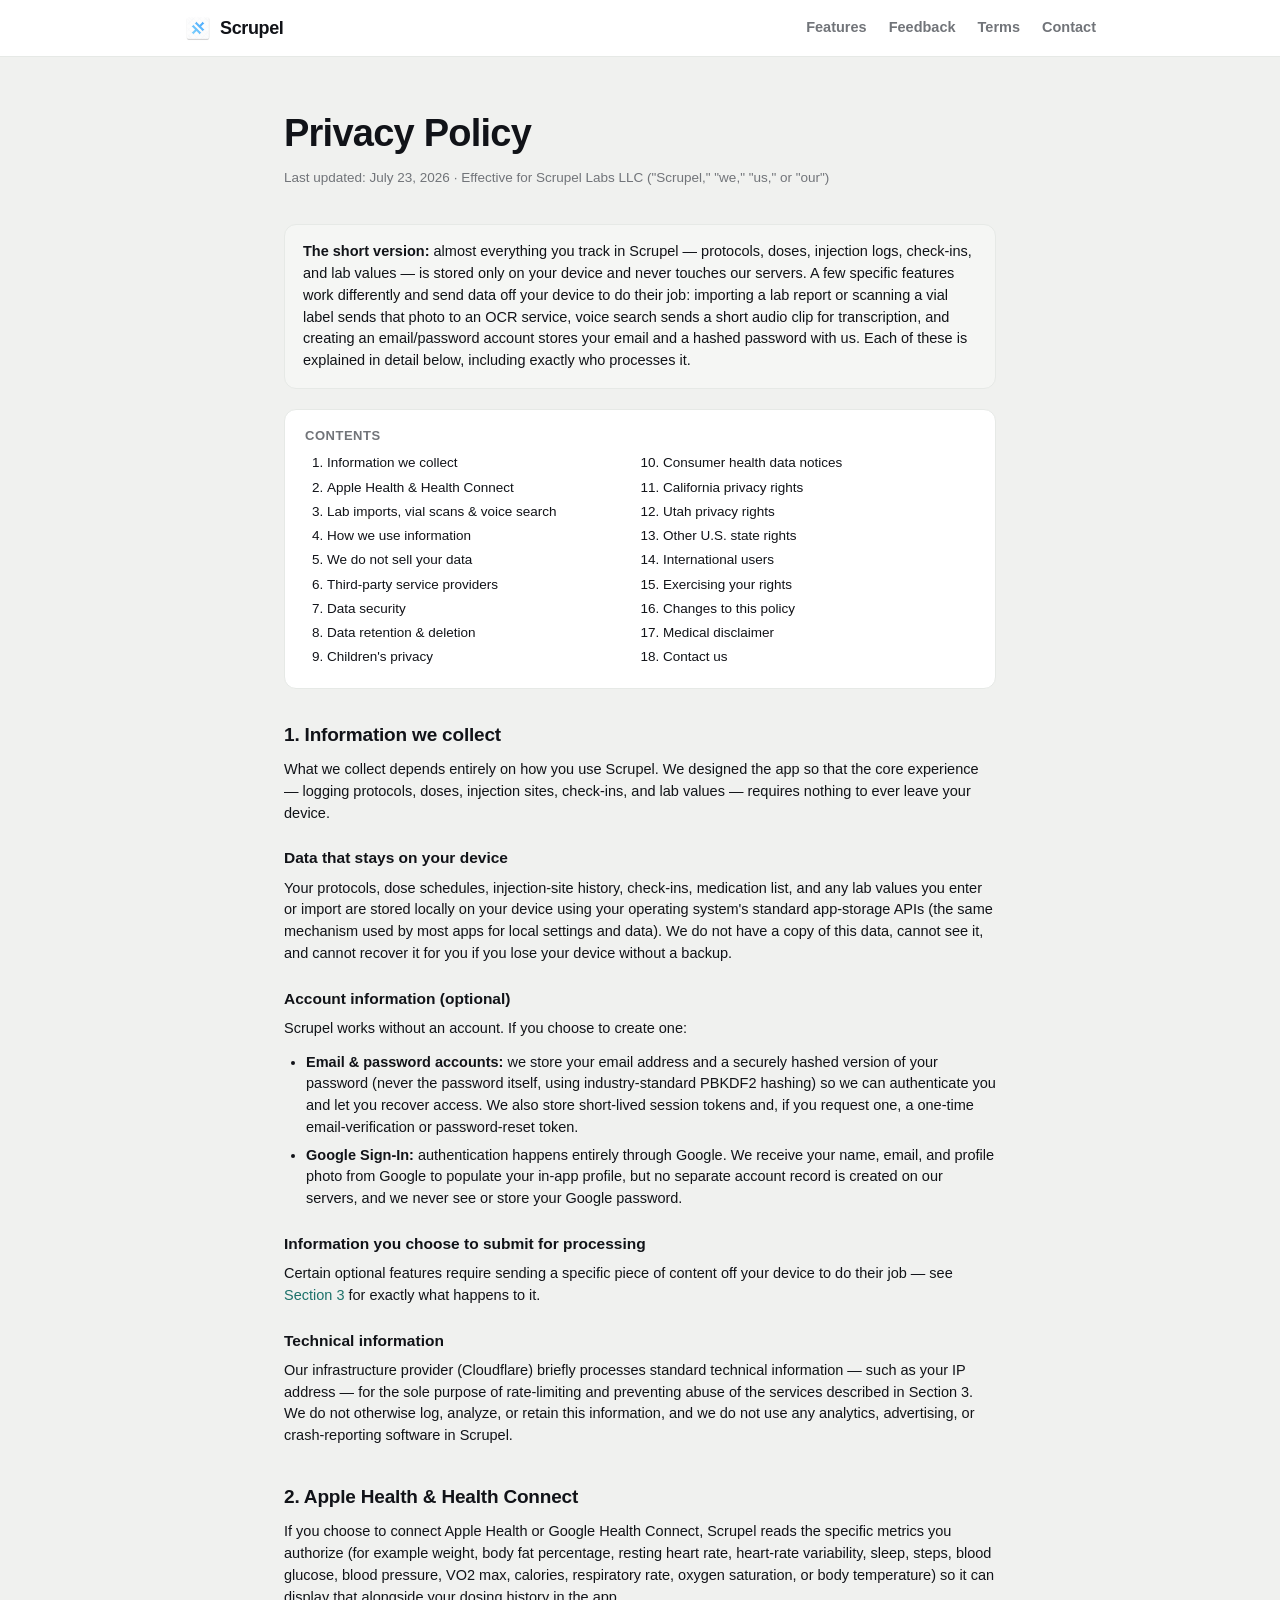
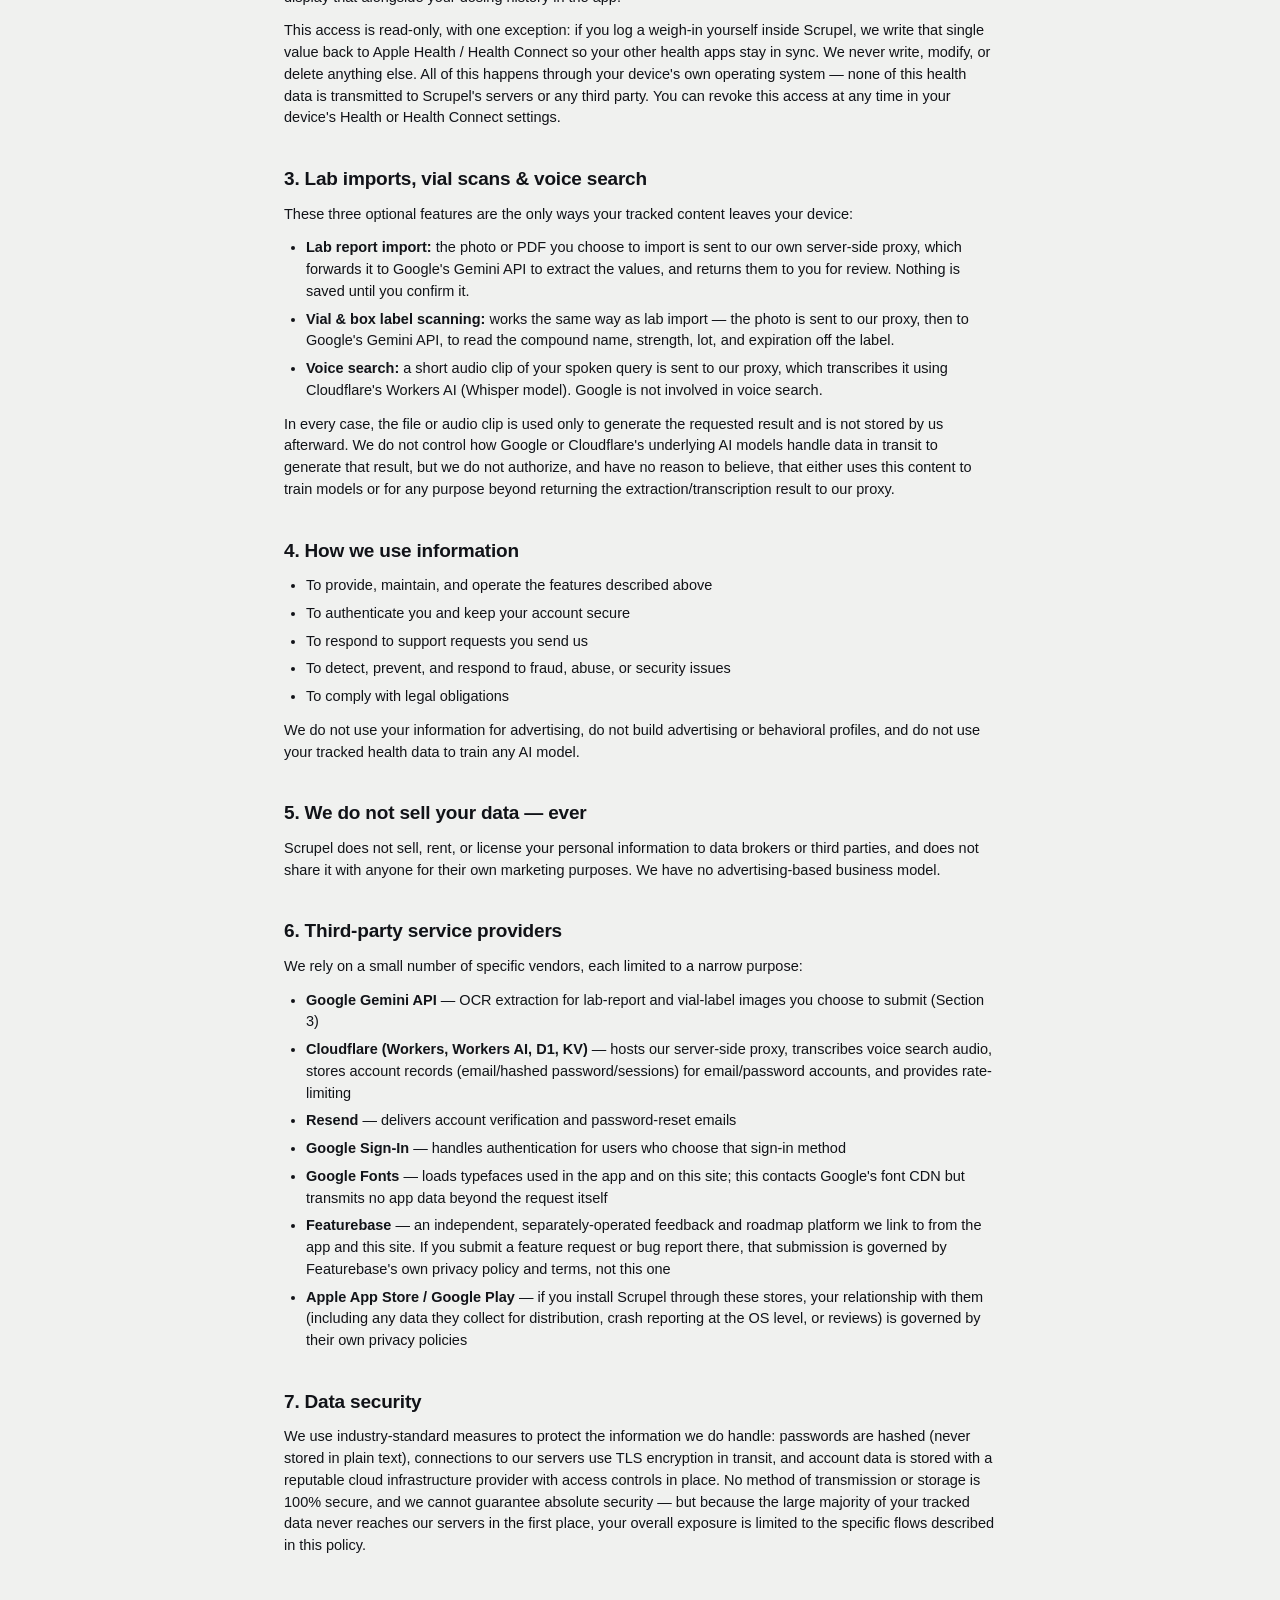
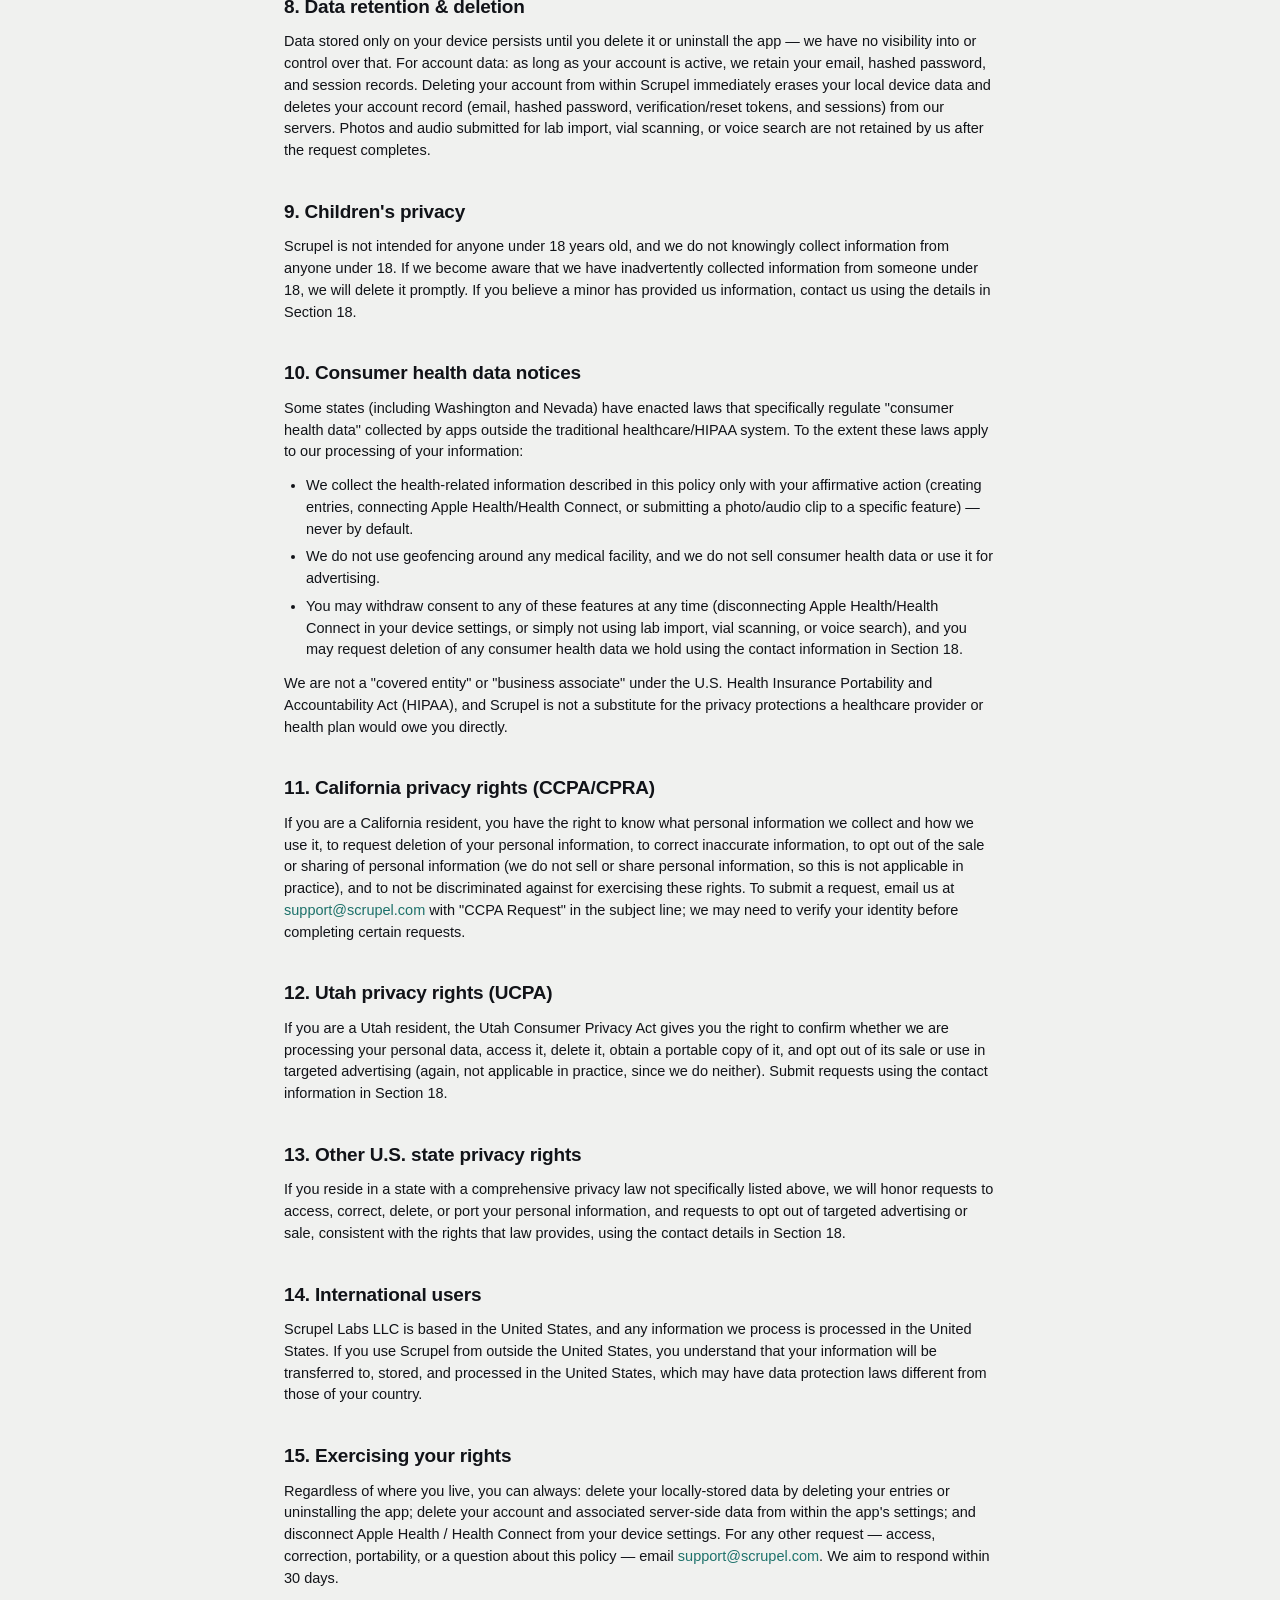
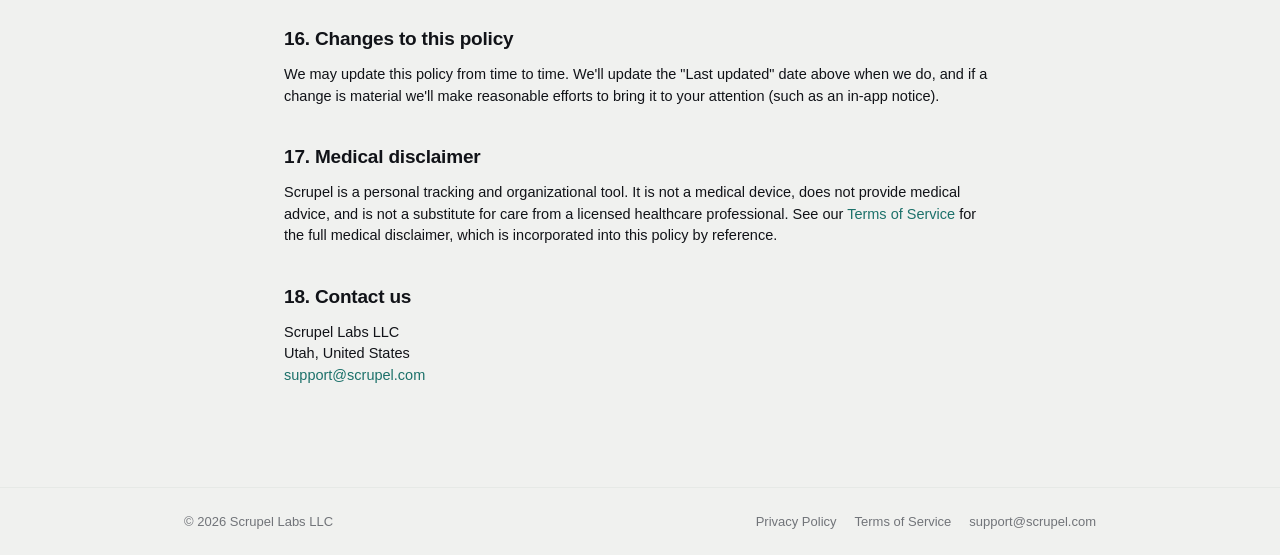
==== privacy.html @ a0fe6048 "Add Privacy Policy and Terms of Service pages Scrupel Labs LLC entity, Utah governing law. Linked fr" ====
<!doctype html>
<html lang="en">
<head>
<meta charset="utf-8">
<meta name="viewport" content="width=device-width, initial-scale=1">
<meta name="robots" content="noindex, nofollow">
<title>Privacy Policy — Scrupel</title>
<meta name="description" content="How Scrupel Labs LLC collects, uses, and protects your information.">
<link rel="icon" href="favicon.png">
<link rel="apple-touch-icon" href="favicon.png">
<link rel="stylesheet" href="styles.css">
</head>
<body>
  <header class="nav">
    <div class="wrap nav-inner">
      <a class="brand" href="index.html">
        <img src="favicon.png" alt="" width="28" height="28">
        Scrupel
      </a>
      <nav class="nav-links">
        <a href="index.html#features">Features</a>
        <a href="https://scrupel.featurebase.app" target="_blank" rel="noopener">Feedback</a>
        <a href="terms.html">Terms</a>
        <a href="mailto:support@scrupel.com">Contact</a>
      </nav>
    </div>
  </header>

  <main class="wrap legal">
    <h1>Privacy Policy</h1>
    <p class="updated">Last updated: July 23, 2026 &middot; Effective for Scrupel Labs LLC ("Scrupel," "we," "us," or "our")</p>

    <div class="callout">
      <p><strong>The short version:</strong> almost everything you track in Scrupel — protocols, doses, injection logs, check-ins, and lab values — is stored only on your device and never touches our servers. A few specific features work differently and send data off your device to do their job: importing a lab report or scanning a vial label sends that photo to an OCR service, voice search sends a short audio clip for transcription, and creating an email/password account stores your email and a hashed password with us. Each of these is explained in detail below, including exactly who processes it.</p>
    </div>

    <nav class="toc">
      <p>Contents</p>
      <ol>
        <li><a href="#collect">Information we collect</a></li>
        <li><a href="#health">Apple Health &amp; Health Connect</a></li>
        <li><a href="#photo-voice">Lab imports, vial scans &amp; voice search</a></li>
        <li><a href="#use">How we use information</a></li>
        <li><a href="#no-sell">We do not sell your data</a></li>
        <li><a href="#processors">Third-party service providers</a></li>
        <li><a href="#security">Data security</a></li>
        <li><a href="#retention">Data retention &amp; deletion</a></li>
        <li><a href="#children">Children's privacy</a></li>
        <li><a href="#health-law">Consumer health data notices</a></li>
        <li><a href="#ccpa">California privacy rights</a></li>
        <li><a href="#utah">Utah privacy rights</a></li>
        <li><a href="#other-states">Other U.S. state rights</a></li>
        <li><a href="#international">International users</a></li>
        <li><a href="#rights">Exercising your rights</a></li>
        <li><a href="#changes">Changes to this policy</a></li>
        <li><a href="#medical">Medical disclaimer</a></li>
        <li><a href="#contact">Contact us</a></li>
      </ol>
    </nav>

    <h2 id="collect">1. Information we collect</h2>
    <p>What we collect depends entirely on how you use Scrupel. We designed the app so that the core experience — logging protocols, doses, injection sites, check-ins, and lab values — requires nothing to ever leave your device.</p>
    <h3>Data that stays on your device</h3>
    <p>Your protocols, dose schedules, injection-site history, check-ins, medication list, and any lab values you enter or import are stored locally on your device using your operating system's standard app-storage APIs (the same mechanism used by most apps for local settings and data). We do not have a copy of this data, cannot see it, and cannot recover it for you if you lose your device without a backup.</p>
    <h3>Account information (optional)</h3>
    <p>Scrupel works without an account. If you choose to create one:</p>
    <ul>
      <li><strong>Email &amp; password accounts:</strong> we store your email address and a securely hashed version of your password (never the password itself, using industry-standard PBKDF2 hashing) so we can authenticate you and let you recover access. We also store short-lived session tokens and, if you request one, a one-time email-verification or password-reset token.</li>
      <li><strong>Google Sign-In:</strong> authentication happens entirely through Google. We receive your name, email, and profile photo from Google to populate your in-app profile, but no separate account record is created on our servers, and we never see or store your Google password.</li>
    </ul>
    <h3>Information you choose to submit for processing</h3>
    <p>Certain optional features require sending a specific piece of content off your device to do their job — see <a href="#photo-voice">Section 3</a> for exactly what happens to it.</p>
    <h3>Technical information</h3>
    <p>Our infrastructure provider (Cloudflare) briefly processes standard technical information — such as your IP address — for the sole purpose of rate-limiting and preventing abuse of the services described in Section 3. We do not otherwise log, analyze, or retain this information, and we do not use any analytics, advertising, or crash-reporting software in Scrupel.</p>

    <h2 id="health">2. Apple Health &amp; Health Connect</h2>
    <p>If you choose to connect Apple Health or Google Health Connect, Scrupel reads the specific metrics you authorize (for example weight, body fat percentage, resting heart rate, heart-rate variability, sleep, steps, blood glucose, blood pressure, VO2 max, calories, respiratory rate, oxygen saturation, or body temperature) so it can display that alongside your dosing history in the app.</p>
    <p>This access is read-only, with one exception: if you log a weigh-in yourself inside Scrupel, we write that single value back to Apple Health / Health Connect so your other health apps stay in sync. We never write, modify, or delete anything else. All of this happens through your device's own operating system — none of this health data is transmitted to Scrupel's servers or any third party. You can revoke this access at any time in your device's Health or Health Connect settings.</p>

    <h2 id="photo-voice">3. Lab imports, vial scans &amp; voice search</h2>
    <p>These three optional features are the only ways your tracked content leaves your device:</p>
    <ul>
      <li><strong>Lab report import:</strong> the photo or PDF you choose to import is sent to our own server-side proxy, which forwards it to Google's Gemini API to extract the values, and returns them to you for review. Nothing is saved until you confirm it.</li>
      <li><strong>Vial &amp; box label scanning:</strong> works the same way as lab import — the photo is sent to our proxy, then to Google's Gemini API, to read the compound name, strength, lot, and expiration off the label.</li>
      <li><strong>Voice search:</strong> a short audio clip of your spoken query is sent to our proxy, which transcribes it using Cloudflare's Workers AI (Whisper model). Google is not involved in voice search.</li>
    </ul>
    <p>In every case, the file or audio clip is used only to generate the requested result and is not stored by us afterward. We do not control how Google or Cloudflare's underlying AI models handle data in transit to generate that result, but we do not authorize, and have no reason to believe, that either uses this content to train models or for any purpose beyond returning the extraction/transcription result to our proxy.</p>

    <h2 id="use">4. How we use information</h2>
    <ul>
      <li>To provide, maintain, and operate the features described above</li>
      <li>To authenticate you and keep your account secure</li>
      <li>To respond to support requests you send us</li>
      <li>To detect, prevent, and respond to fraud, abuse, or security issues</li>
      <li>To comply with legal obligations</li>
    </ul>
    <p>We do not use your information for advertising, do not build advertising or behavioral profiles, and do not use your tracked health data to train any AI model.</p>

    <h2 id="no-sell">5. We do not sell your data — ever</h2>
    <p>Scrupel does not sell, rent, or license your personal information to data brokers or third parties, and does not share it with anyone for their own marketing purposes. We have no advertising-based business model.</p>

    <h2 id="processors">6. Third-party service providers</h2>
    <p>We rely on a small number of specific vendors, each limited to a narrow purpose:</p>
    <ul>
      <li><strong>Google Gemini API</strong> — OCR extraction for lab-report and vial-label images you choose to submit (Section 3)</li>
      <li><strong>Cloudflare (Workers, Workers AI, D1, KV)</strong> — hosts our server-side proxy, transcribes voice search audio, stores account records (email/hashed password/sessions) for email/password accounts, and provides rate-limiting</li>
      <li><strong>Resend</strong> — delivers account verification and password-reset emails</li>
      <li><strong>Google Sign-In</strong> — handles authentication for users who choose that sign-in method</li>
      <li><strong>Google Fonts</strong> — loads typefaces used in the app and on this site; this contacts Google's font CDN but transmits no app data beyond the request itself</li>
      <li><strong>Featurebase</strong> — an independent, separately-operated feedback and roadmap platform we link to from the app and this site. If you submit a feature request or bug report there, that submission is governed by Featurebase's own privacy policy and terms, not this one</li>
      <li><strong>Apple App Store / Google Play</strong> — if you install Scrupel through these stores, your relationship with them (including any data they collect for distribution, crash reporting at the OS level, or reviews) is governed by their own privacy policies</li>
    </ul>

    <h2 id="security">7. Data security</h2>
    <p>We use industry-standard measures to protect the information we do handle: passwords are hashed (never stored in plain text), connections to our servers use TLS encryption in transit, and account data is stored with a reputable cloud infrastructure provider with access controls in place. No method of transmission or storage is 100% secure, and we cannot guarantee absolute security — but because the large majority of your tracked data never reaches our servers in the first place, your overall exposure is limited to the specific flows described in this policy.</p>

    <h2 id="retention">8. Data retention &amp; deletion</h2>
    <p>Data stored only on your device persists until you delete it or uninstall the app — we have no visibility into or control over that. For account data: as long as your account is active, we retain your email, hashed password, and session records. Deleting your account from within Scrupel immediately erases your local device data and deletes your account record (email, hashed password, verification/reset tokens, and sessions) from our servers. Photos and audio submitted for lab import, vial scanning, or voice search are not retained by us after the request completes.</p>

    <h2 id="children">9. Children's privacy</h2>
    <p>Scrupel is not intended for anyone under 18 years old, and we do not knowingly collect information from anyone under 18. If we become aware that we have inadvertently collected information from someone under 18, we will delete it promptly. If you believe a minor has provided us information, contact us using the details in Section 18.</p>

    <h2 id="health-law">10. Consumer health data notices</h2>
    <p>Some states (including Washington and Nevada) have enacted laws that specifically regulate "consumer health data" collected by apps outside the traditional healthcare/HIPAA system. To the extent these laws apply to our processing of your information:</p>
    <ul>
      <li>We collect the health-related information described in this policy only with your affirmative action (creating entries, connecting Apple Health/Health Connect, or submitting a photo/audio clip to a specific feature) — never by default.</li>
      <li>We do not use geofencing around any medical facility, and we do not sell consumer health data or use it for advertising.</li>
      <li>You may withdraw consent to any of these features at any time (disconnecting Apple Health/Health Connect in your device settings, or simply not using lab import, vial scanning, or voice search), and you may request deletion of any consumer health data we hold using the contact information in Section 18.</li>
    </ul>
    <p>We are not a "covered entity" or "business associate" under the U.S. Health Insurance Portability and Accountability Act (HIPAA), and Scrupel is not a substitute for the privacy protections a healthcare provider or health plan would owe you directly.</p>

    <h2 id="ccpa">11. California privacy rights (CCPA/CPRA)</h2>
    <p>If you are a California resident, you have the right to know what personal information we collect and how we use it, to request deletion of your personal information, to correct inaccurate information, to opt out of the sale or sharing of personal information (we do not sell or share personal information, so this is not applicable in practice), and to not be discriminated against for exercising these rights. To submit a request, email us at <a href="mailto:support@scrupel.com">support@scrupel.com</a> with "CCPA Request" in the subject line; we may need to verify your identity before completing certain requests.</p>

    <h2 id="utah">12. Utah privacy rights (UCPA)</h2>
    <p>If you are a Utah resident, the Utah Consumer Privacy Act gives you the right to confirm whether we are processing your personal data, access it, delete it, obtain a portable copy of it, and opt out of its sale or use in targeted advertising (again, not applicable in practice, since we do neither). Submit requests using the contact information in Section 18.</p>

    <h2 id="other-states">13. Other U.S. state privacy rights</h2>
    <p>If you reside in a state with a comprehensive privacy law not specifically listed above, we will honor requests to access, correct, delete, or port your personal information, and requests to opt out of targeted advertising or sale, consistent with the rights that law provides, using the contact details in Section 18.</p>

    <h2 id="international">14. International users</h2>
    <p>Scrupel Labs LLC is based in the United States, and any information we process is processed in the United States. If you use Scrupel from outside the United States, you understand that your information will be transferred to, stored, and processed in the United States, which may have data protection laws different from those of your country.</p>

    <h2 id="rights">15. Exercising your rights</h2>
    <p>Regardless of where you live, you can always: delete your locally-stored data by deleting your entries or uninstalling the app; delete your account and associated server-side data from within the app's settings; and disconnect Apple Health / Health Connect from your device settings. For any other request — access, correction, portability, or a question about this policy — email <a href="mailto:support@scrupel.com">support@scrupel.com</a>. We aim to respond within 30 days.</p>

    <h2 id="changes">16. Changes to this policy</h2>
    <p>We may update this policy from time to time. We'll update the "Last updated" date above when we do, and if a change is material we'll make reasonable efforts to bring it to your attention (such as an in-app notice).</p>

    <h2 id="medical">17. Medical disclaimer</h2>
    <p>Scrupel is a personal tracking and organizational tool. It is not a medical device, does not provide medical advice, and is not a substitute for care from a licensed healthcare professional. See our <a href="terms.html#medical">Terms of Service</a> for the full medical disclaimer, which is incorporated into this policy by reference.</p>

    <h2 id="contact">18. Contact us</h2>
    <p>Scrupel Labs LLC<br>Utah, United States<br><a href="mailto:support@scrupel.com">support@scrupel.com</a></p>
  </main>

  <footer class="footer">
    <div class="wrap footer-inner">
      <span>&copy; <span id="year"></span> Scrupel Labs LLC</span>
      <span class="footer-links">
        <a href="privacy.html">Privacy Policy</a>
        <a href="terms.html">Terms of Service</a>
        <a href="mailto:support@scrupel.com">support@scrupel.com</a>
      </span>
    </div>
  </footer>

  <script>document.getElementById("year").textContent = new Date().getFullYear();</script>
</body>
</html>
---- styles.css ----
/* Palette mirrors the Scrupel app's own light/dark tokens (App.jsx's LIGHT/DARK
   theme objects) so the marketing site and the product feel like one brand. */
:root {
  --ink: #111318;
  --paper: #F0F1EF;
  --card: #FFFFFF;
  --line: #E6E9E6;
  --teal: #26988D;
  --teal-dk: #1C716A;
  --slate: #717479;
  --soft: #F5F6F4;
}
@media (prefers-color-scheme: dark) {
  :root {
    --ink: #F2F0EA;
    --paper: #262523;
    --card: #302F2C;
    --line: #43423C;
    --teal: #2D9288;
    --teal-dk: #81C7BF;
    --slate: #A6A399;
    --soft: #3A3934;
  }
}

* { box-sizing: border-box; }
html, body { margin: 0; padding: 0; }
body {
  background: var(--paper);
  color: var(--ink);
  font-family: -apple-system, BlinkMacSystemFont, "Segoe UI", Roboto, Helvetica, Arial, sans-serif;
  line-height: 1.5;
  -webkit-font-smoothing: antialiased;
}
.wrap { max-width: 960px; margin: 0 auto; padding: 0 24px; }
a { color: var(--teal-dk); text-decoration: none; }
a:hover { text-decoration: underline; }

.nav {
  border-bottom: 1px solid var(--line);
  background: var(--card);
  position: sticky;
  top: 0;
  z-index: 10;
}
.nav-inner {
  display: flex;
  align-items: center;
  justify-content: space-between;
  padding-top: 14px;
  padding-bottom: 14px;
}
.brand {
  display: flex;
  align-items: center;
  gap: 8px;
  font-weight: 800;
  font-size: 18px;
  letter-spacing: -0.02em;
  color: var(--ink);
}
.brand:hover { text-decoration: none; }
.brand img { border-radius: 7px; }
.nav-links { display: flex; gap: 22px; }
.nav-links a { color: var(--slate); font-weight: 600; font-size: 14.5px; }
.nav-links a:hover { color: var(--ink); text-decoration: none; }

.hero {
  padding: 88px 24px 64px;
  text-align: center;
}
.eyebrow {
  display: inline-block;
  font-size: 12.5px;
  font-weight: 700;
  letter-spacing: 0.06em;
  text-transform: uppercase;
  color: var(--teal-dk);
  background: color-mix(in srgb, var(--teal) 14%, transparent);
  border: 1px solid color-mix(in srgb, var(--teal) 30%, transparent);
  border-radius: 999px;
  padding: 5px 14px;
  margin-bottom: 20px;
}
h1 {
  font-size: clamp(32px, 5vw, 48px);
  font-weight: 800;
  letter-spacing: -0.02em;
  margin: 0 0 16px;
  max-width: 720px;
  margin-left: auto;
  margin-right: auto;
}
.lede {
  font-size: 17px;
  color: var(--slate);
  max-width: 560px;
  margin: 0 auto 32px;
}
.cta-row { display: flex; gap: 12px; justify-content: center; flex-wrap: wrap; }
.btn {
  display: inline-block;
  padding: 12px 24px;
  border-radius: 999px;
  font-weight: 700;
  font-size: 14.5px;
}
.btn-primary { background: var(--teal); color: #fff; }
.btn-primary:hover { background: var(--teal-dk); text-decoration: none; }
.btn-ghost { background: var(--soft); color: var(--ink); border: 1px solid var(--line); }
.btn-ghost:hover { text-decoration: none; border-color: var(--teal); }

.features {
  display: grid;
  grid-template-columns: repeat(2, 1fr);
  gap: 20px;
  padding: 40px 24px 80px;
}
@media (max-width: 640px) {
  .features { grid-template-columns: 1fr; }
}
.feature {
  background: var(--card);
  border: 1px solid var(--line);
  border-radius: 16px;
  padding: 22px;
}
.feature h3 { margin: 0 0 8px; font-size: 16.5px; letter-spacing: -0.01em; }
.feature p { margin: 0; color: var(--slate); font-size: 14.5px; }

.privacy {
  padding: 20px 24px 88px;
  text-align: center;
}
.privacy h2 { font-size: 24px; margin: 0 0 10px; letter-spacing: -0.01em; }
.privacy p { color: var(--slate); max-width: 560px; margin: 0 auto; }

.footer { border-top: 1px solid var(--line); padding: 24px 0; }
.footer-inner {
  display: flex;
  justify-content: space-between;
  flex-wrap: wrap;
  gap: 10px 24px;
  color: var(--slate);
  font-size: 13px;
}
.footer-links { display: flex; gap: 18px; }
.footer-links a { color: var(--slate); }
.footer-links a:hover { color: var(--ink); }

.legal { padding: 48px 24px 88px; max-width: 760px; }
.legal h1 { font-size: clamp(28px, 4vw, 38px); letter-spacing: -0.02em; margin: 0 0 6px; }
.legal .updated { color: var(--slate); font-size: 13.5px; margin: 0 0 36px; }
.legal h2 { font-size: 19px; letter-spacing: -0.01em; margin: 36px 0 10px; }
.legal h2:first-of-type { margin-top: 0; }
.legal h3 { font-size: 15.5px; margin: 22px 0 8px; }
.legal p, .legal li { font-size: 14.5px; color: var(--ink); }
.legal p { margin: 0 0 12px; }
.legal ul, .legal ol { margin: 0 0 12px; padding-left: 22px; }
.legal li { margin-bottom: 6px; }
.legal li p { margin: 0; }
.legal strong { font-weight: 700; }
.legal .callout {
  background: var(--soft);
  border: 1px solid var(--line);
  border-radius: 12px;
  padding: 16px 18px;
  margin: 0 0 20px;
}
.legal .callout p:last-child { margin-bottom: 0; }
.legal .toc { background: var(--card); border: 1px solid var(--line); border-radius: 12px; padding: 16px 20px; margin-bottom: 32px; }
.legal .toc p { font-weight: 700; margin: 0 0 8px; font-size: 13px; text-transform: uppercase; letter-spacing: 0.04em; color: var(--slate); }
.legal .toc ol { columns: 2; column-gap: 24px; margin: 0; }
@media (max-width: 640px) { .legal .toc ol { columns: 1; } }
.legal .toc li { font-size: 13.5px; margin-bottom: 4px; }
.legal .toc a { color: var(--ink); }
.legal .toc a:hover { color: var(--teal-dk); }
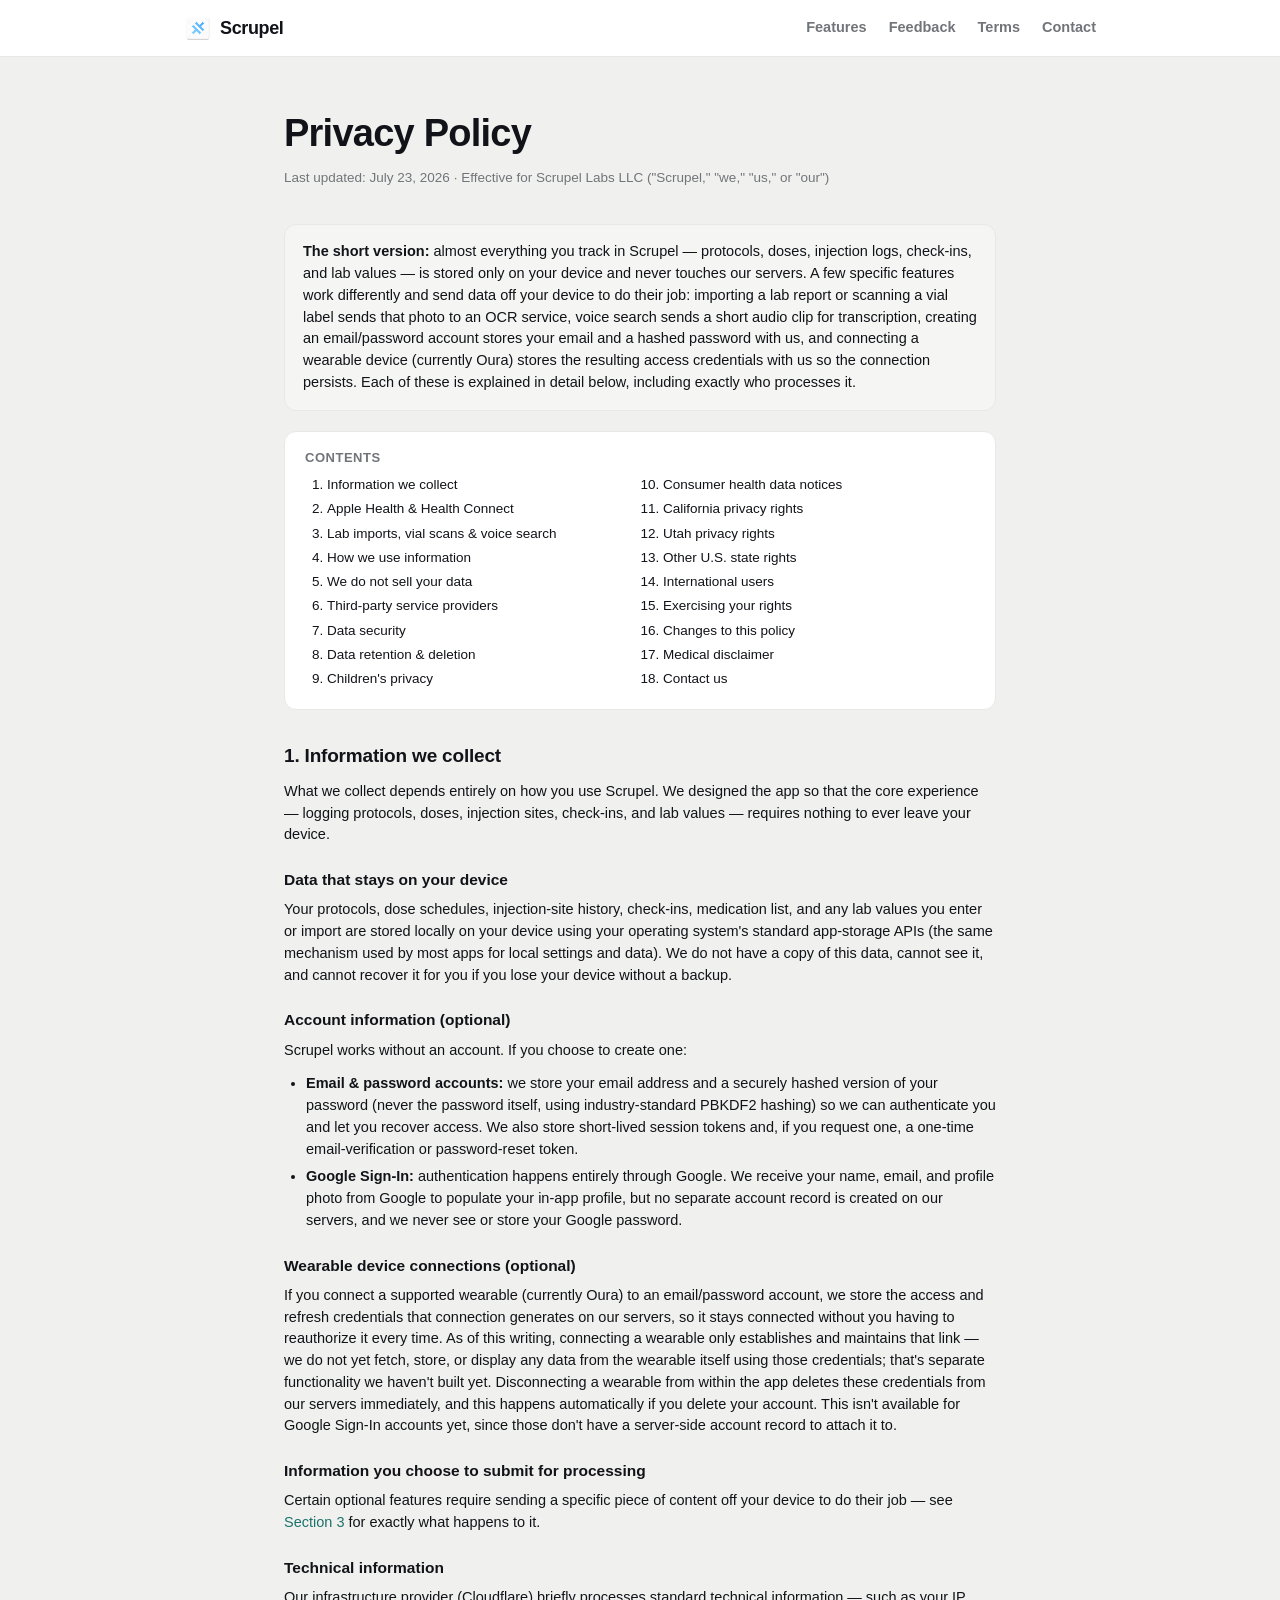
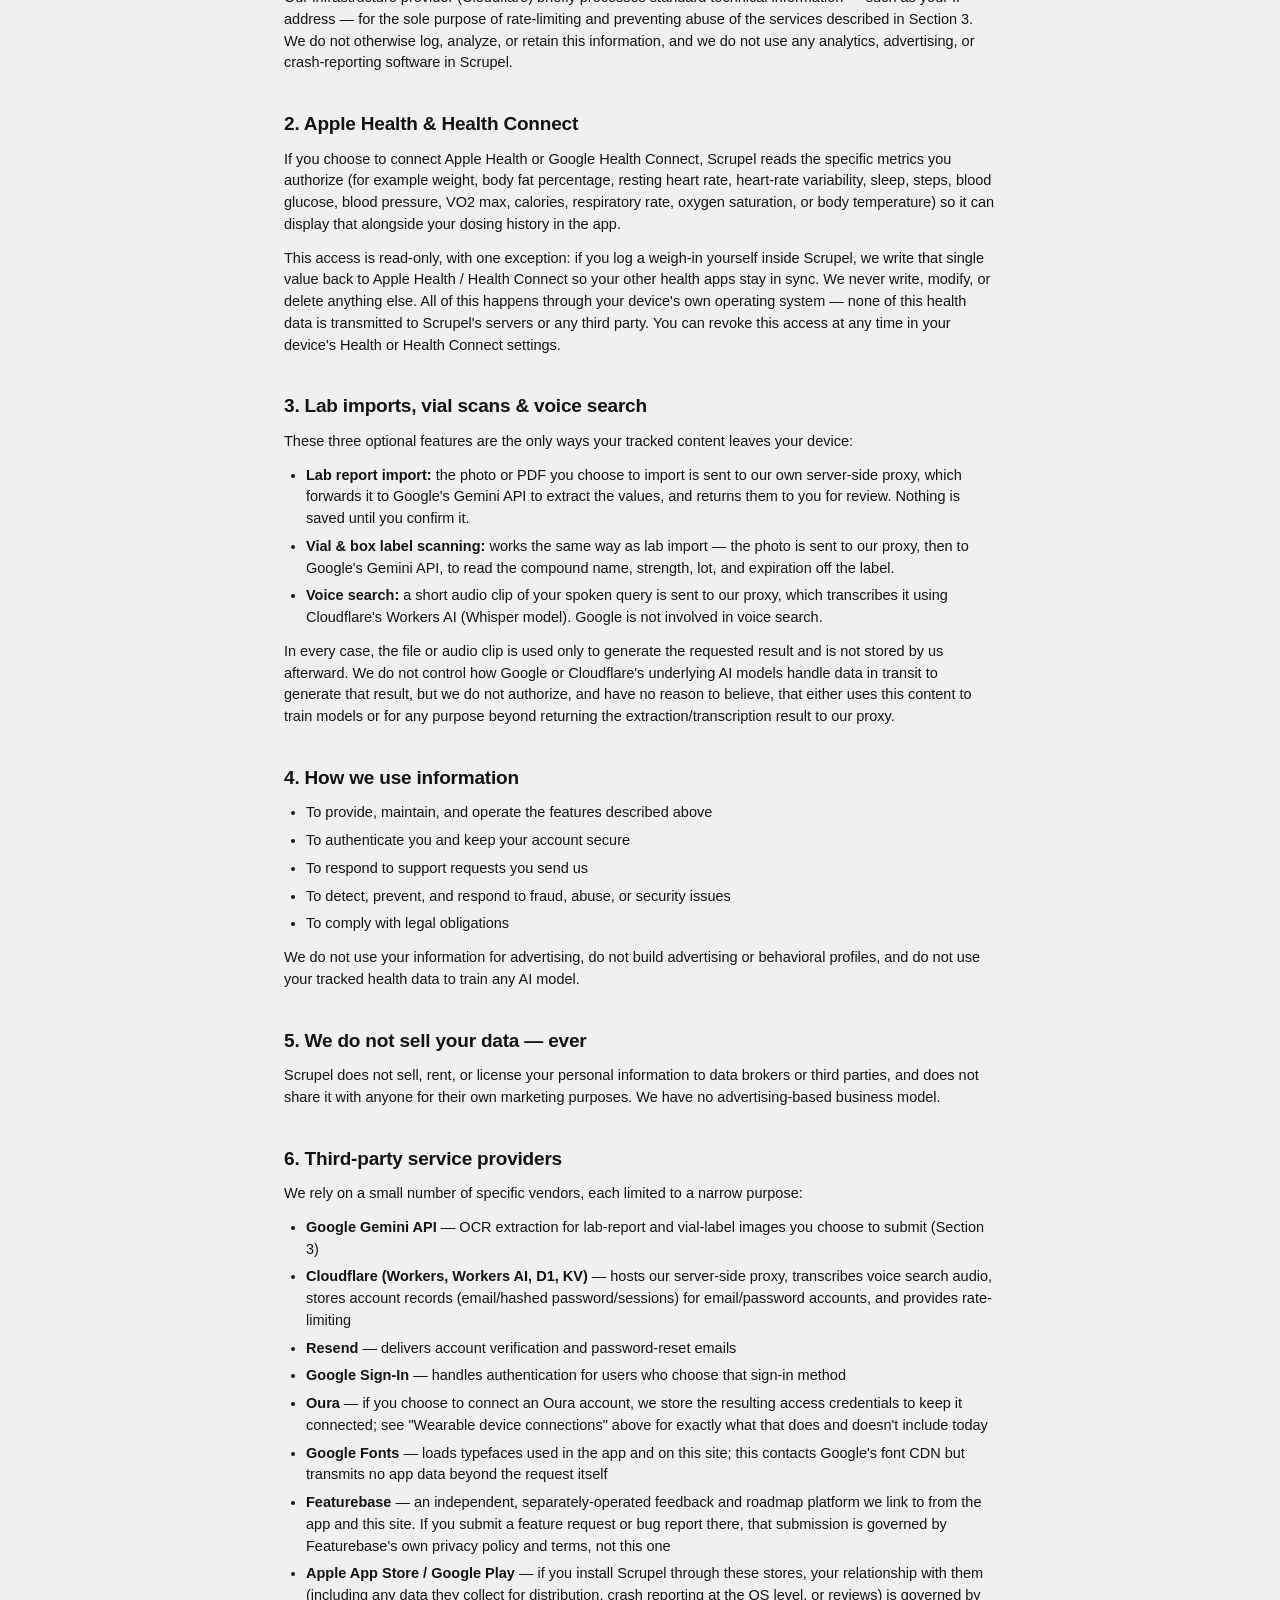
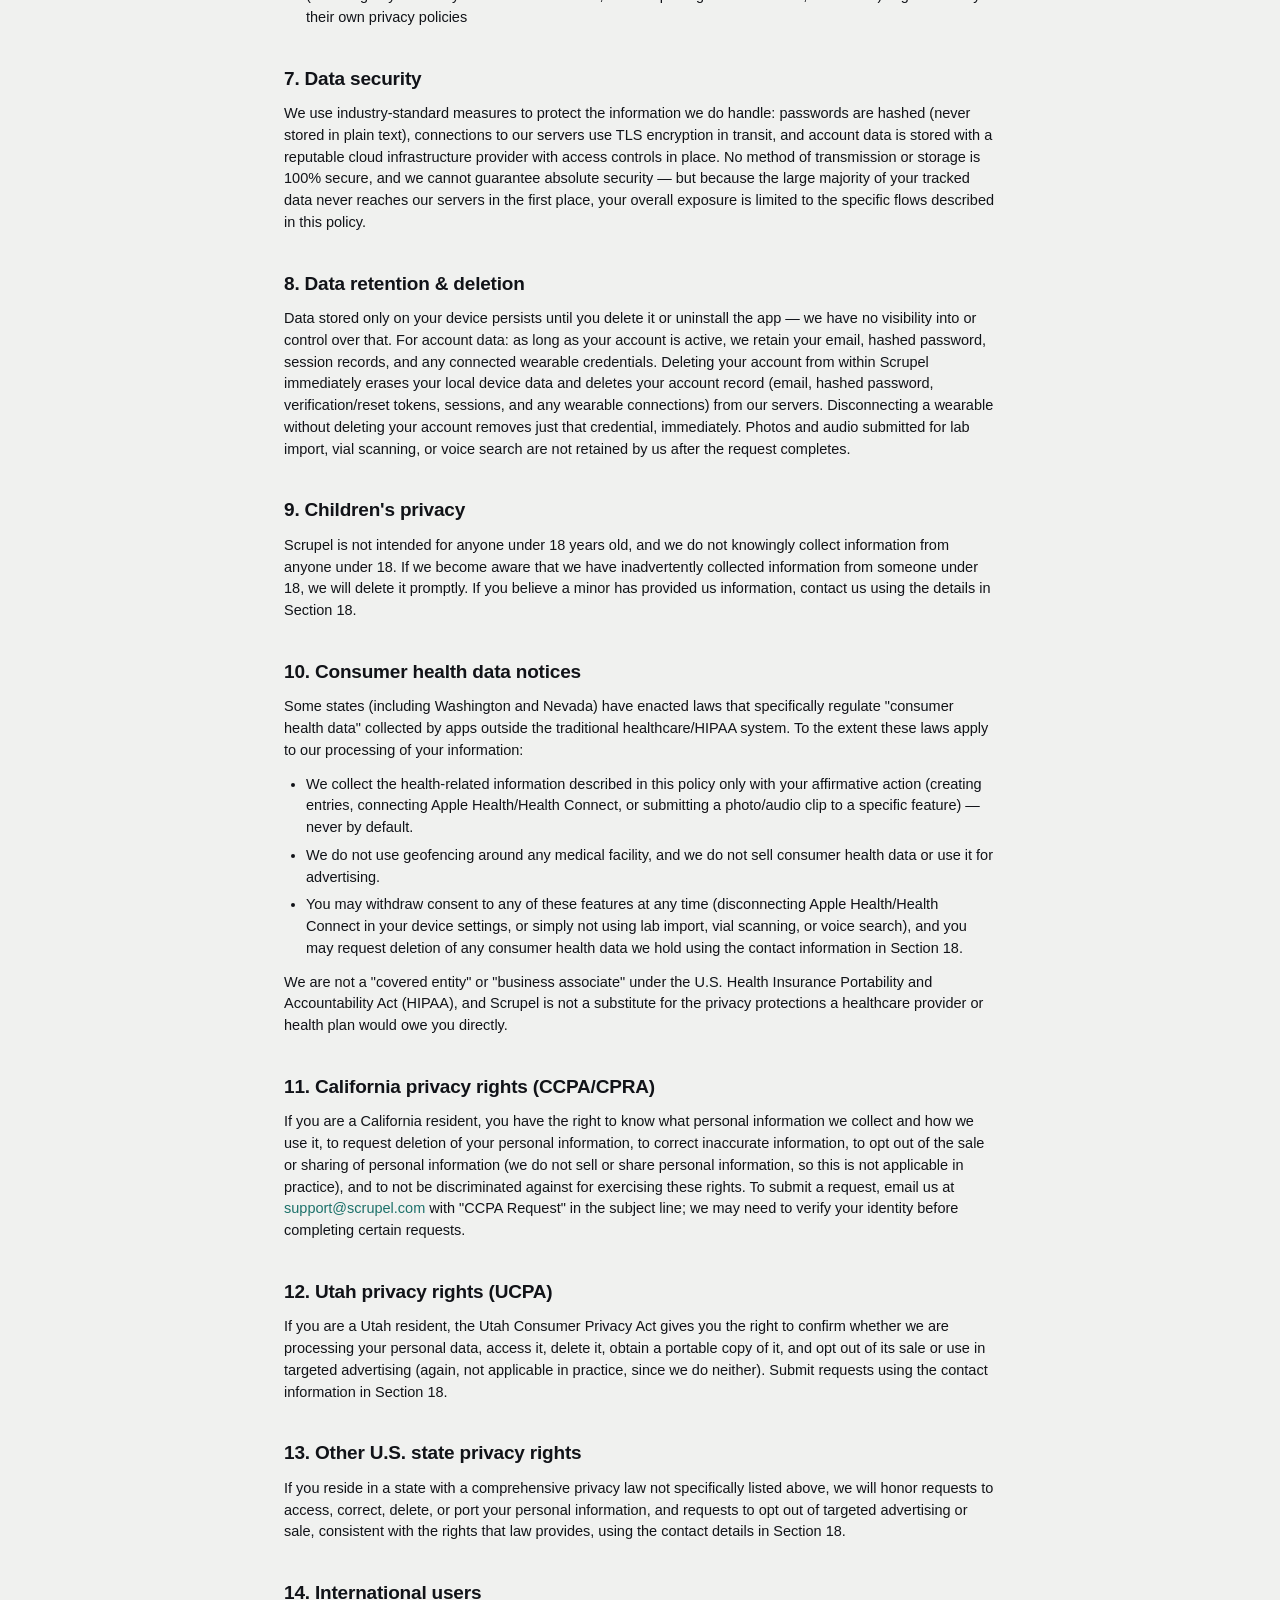
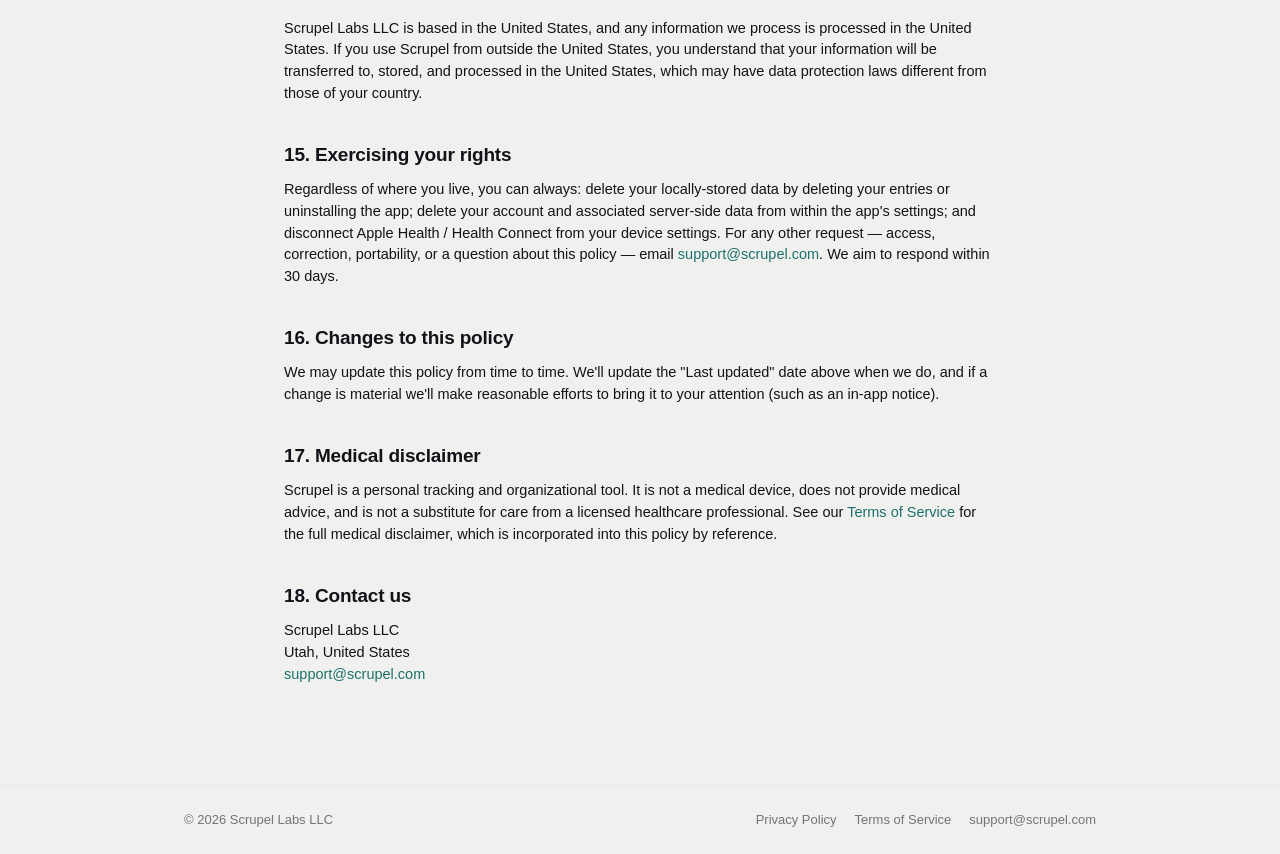
==== commit 7dcdf1ff: "Disclose the Oura wearable connection in Privacy Policy and Terms The app-side integration (scrupel-" ====
--- a/privacy.html
+++ b/privacy.html
@@ -31,7 +31,7 @@
     <p class="updated">Last updated: July 23, 2026 &middot; Effective for Scrupel Labs LLC ("Scrupel," "we," "us," or "our")</p>
 
     <div class="callout">
-      <p><strong>The short version:</strong> almost everything you track in Scrupel — protocols, doses, injection logs, check-ins, and lab values — is stored only on your device and never touches our servers. A few specific features work differently and send data off your device to do their job: importing a lab report or scanning a vial label sends that photo to an OCR service, voice search sends a short audio clip for transcription, and creating an email/password account stores your email and a hashed password with us. Each of these is explained in detail below, including exactly who processes it.</p>
+      <p><strong>The short version:</strong> almost everything you track in Scrupel — protocols, doses, injection logs, check-ins, and lab values — is stored only on your device and never touches our servers. A few specific features work differently and send data off your device to do their job: importing a lab report or scanning a vial label sends that photo to an OCR service, voice search sends a short audio clip for transcription, creating an email/password account stores your email and a hashed password with us, and connecting a wearable device (currently Oura) stores the resulting access credentials with us so the connection persists. Each of these is explained in detail below, including exactly who processes it.</p>
     </div>
 
     <nav class="toc">
@@ -68,6 +68,8 @@
       <li><strong>Email &amp; password accounts:</strong> we store your email address and a securely hashed version of your password (never the password itself, using industry-standard PBKDF2 hashing) so we can authenticate you and let you recover access. We also store short-lived session tokens and, if you request one, a one-time email-verification or password-reset token.</li>
       <li><strong>Google Sign-In:</strong> authentication happens entirely through Google. We receive your name, email, and profile photo from Google to populate your in-app profile, but no separate account record is created on our servers, and we never see or store your Google password.</li>
     </ul>
+    <h3>Wearable device connections (optional)</h3>
+    <p>If you connect a supported wearable (currently Oura) to an email/password account, we store the access and refresh credentials that connection generates on our servers, so it stays connected without you having to reauthorize it every time. As of this writing, connecting a wearable only establishes and maintains that link — we do not yet fetch, store, or display any data from the wearable itself using those credentials; that's separate functionality we haven't built yet. Disconnecting a wearable from within the app deletes these credentials from our servers immediately, and this happens automatically if you delete your account. This isn't available for Google Sign-In accounts yet, since those don't have a server-side account record to attach it to.</p>
     <h3>Information you choose to submit for processing</h3>
     <p>Certain optional features require sending a specific piece of content off your device to do their job — see <a href="#photo-voice">Section 3</a> for exactly what happens to it.</p>
     <h3>Technical information</h3>
@@ -106,6 +108,7 @@
       <li><strong>Cloudflare (Workers, Workers AI, D1, KV)</strong> — hosts our server-side proxy, transcribes voice search audio, stores account records (email/hashed password/sessions) for email/password accounts, and provides rate-limiting</li>
       <li><strong>Resend</strong> — delivers account verification and password-reset emails</li>
       <li><strong>Google Sign-In</strong> — handles authentication for users who choose that sign-in method</li>
+      <li><strong>Oura</strong> — if you choose to connect an Oura account, we store the resulting access credentials to keep it connected; see "Wearable device connections" above for exactly what that does and doesn't include today</li>
       <li><strong>Google Fonts</strong> — loads typefaces used in the app and on this site; this contacts Google's font CDN but transmits no app data beyond the request itself</li>
       <li><strong>Featurebase</strong> — an independent, separately-operated feedback and roadmap platform we link to from the app and this site. If you submit a feature request or bug report there, that submission is governed by Featurebase's own privacy policy and terms, not this one</li>
       <li><strong>Apple App Store / Google Play</strong> — if you install Scrupel through these stores, your relationship with them (including any data they collect for distribution, crash reporting at the OS level, or reviews) is governed by their own privacy policies</li>
@@ -115,7 +118,7 @@
     <p>We use industry-standard measures to protect the information we do handle: passwords are hashed (never stored in plain text), connections to our servers use TLS encryption in transit, and account data is stored with a reputable cloud infrastructure provider with access controls in place. No method of transmission or storage is 100% secure, and we cannot guarantee absolute security — but because the large majority of your tracked data never reaches our servers in the first place, your overall exposure is limited to the specific flows described in this policy.</p>
 
     <h2 id="retention">8. Data retention &amp; deletion</h2>
-    <p>Data stored only on your device persists until you delete it or uninstall the app — we have no visibility into or control over that. For account data: as long as your account is active, we retain your email, hashed password, and session records. Deleting your account from within Scrupel immediately erases your local device data and deletes your account record (email, hashed password, verification/reset tokens, and sessions) from our servers. Photos and audio submitted for lab import, vial scanning, or voice search are not retained by us after the request completes.</p>
+    <p>Data stored only on your device persists until you delete it or uninstall the app — we have no visibility into or control over that. For account data: as long as your account is active, we retain your email, hashed password, session records, and any connected wearable credentials. Deleting your account from within Scrupel immediately erases your local device data and deletes your account record (email, hashed password, verification/reset tokens, sessions, and any wearable connections) from our servers. Disconnecting a wearable without deleting your account removes just that credential, immediately. Photos and audio submitted for lab import, vial scanning, or voice search are not retained by us after the request completes.</p>
 
     <h2 id="children">9. Children's privacy</h2>
     <p>Scrupel is not intended for anyone under 18 years old, and we do not knowingly collect information from anyone under 18. If we become aware that we have inadvertently collected information from someone under 18, we will delete it promptly. If you believe a minor has provided us information, contact us using the details in Section 18.</p>
